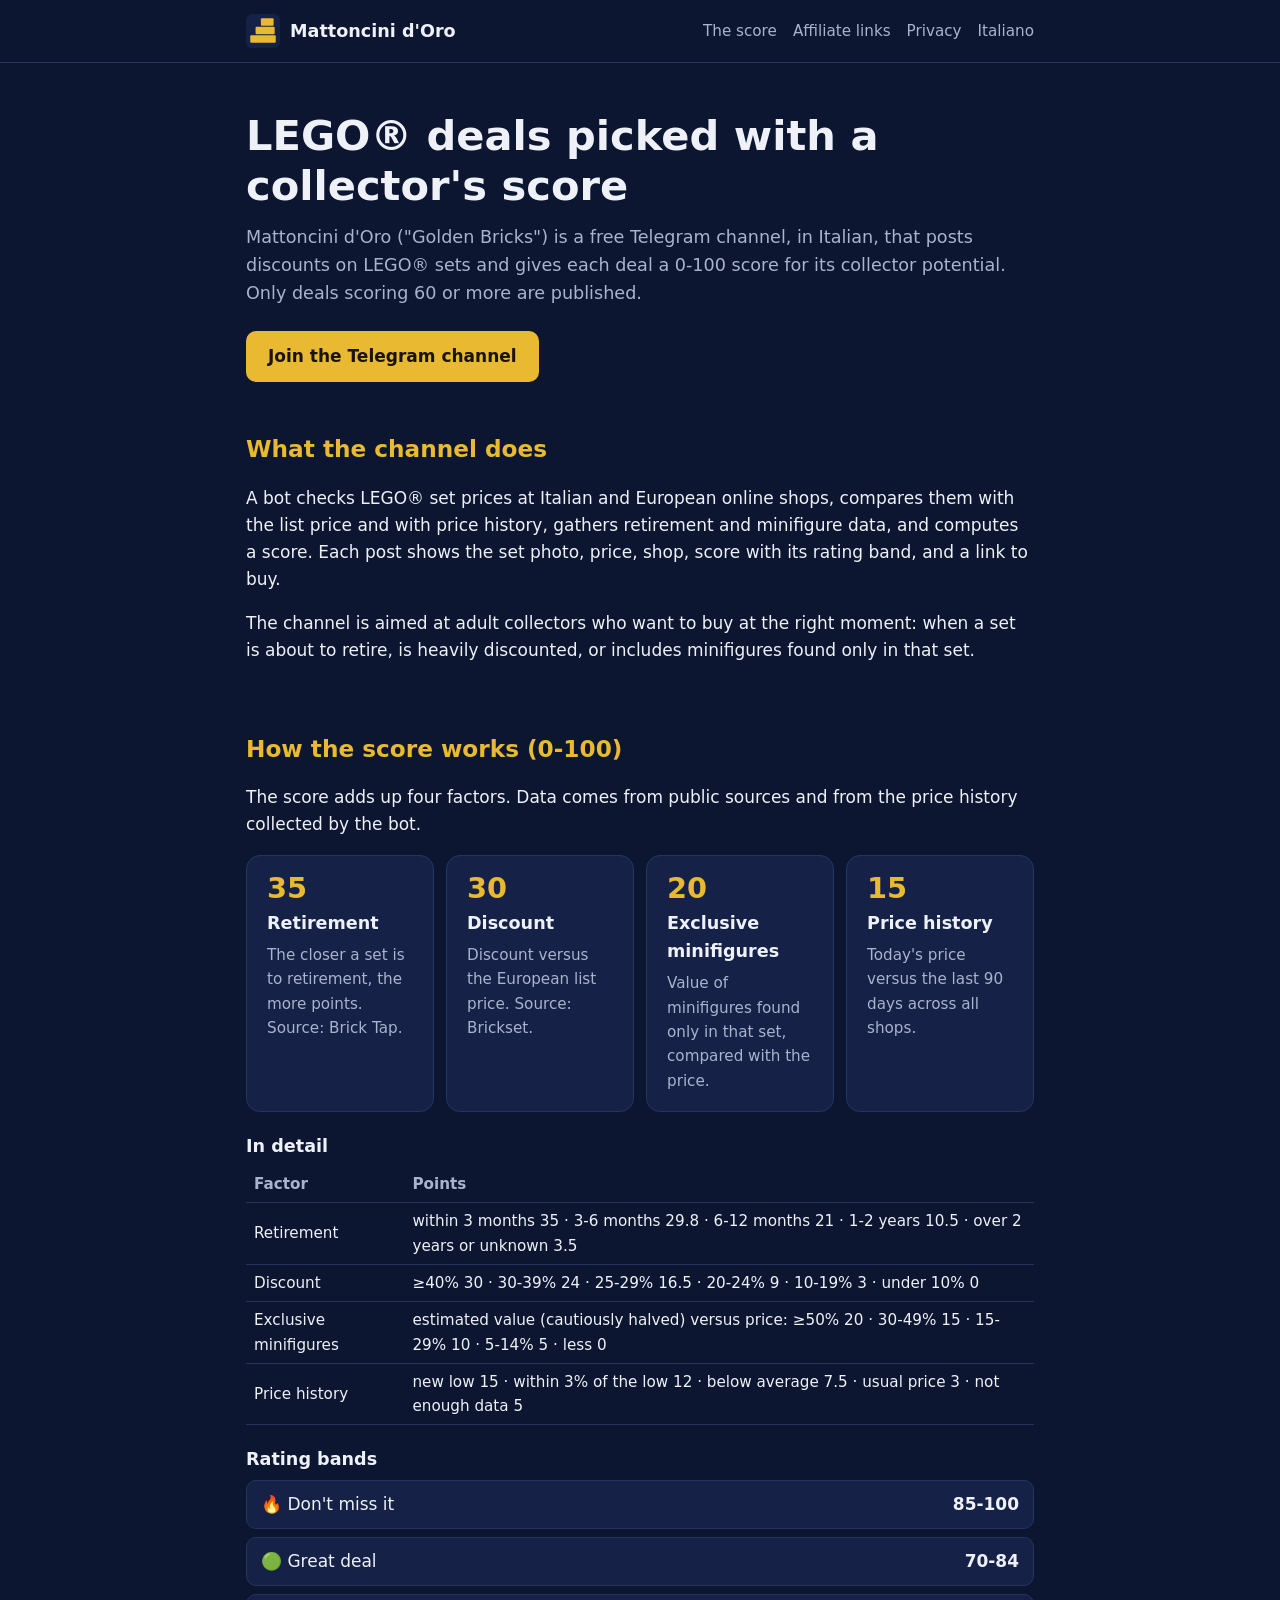
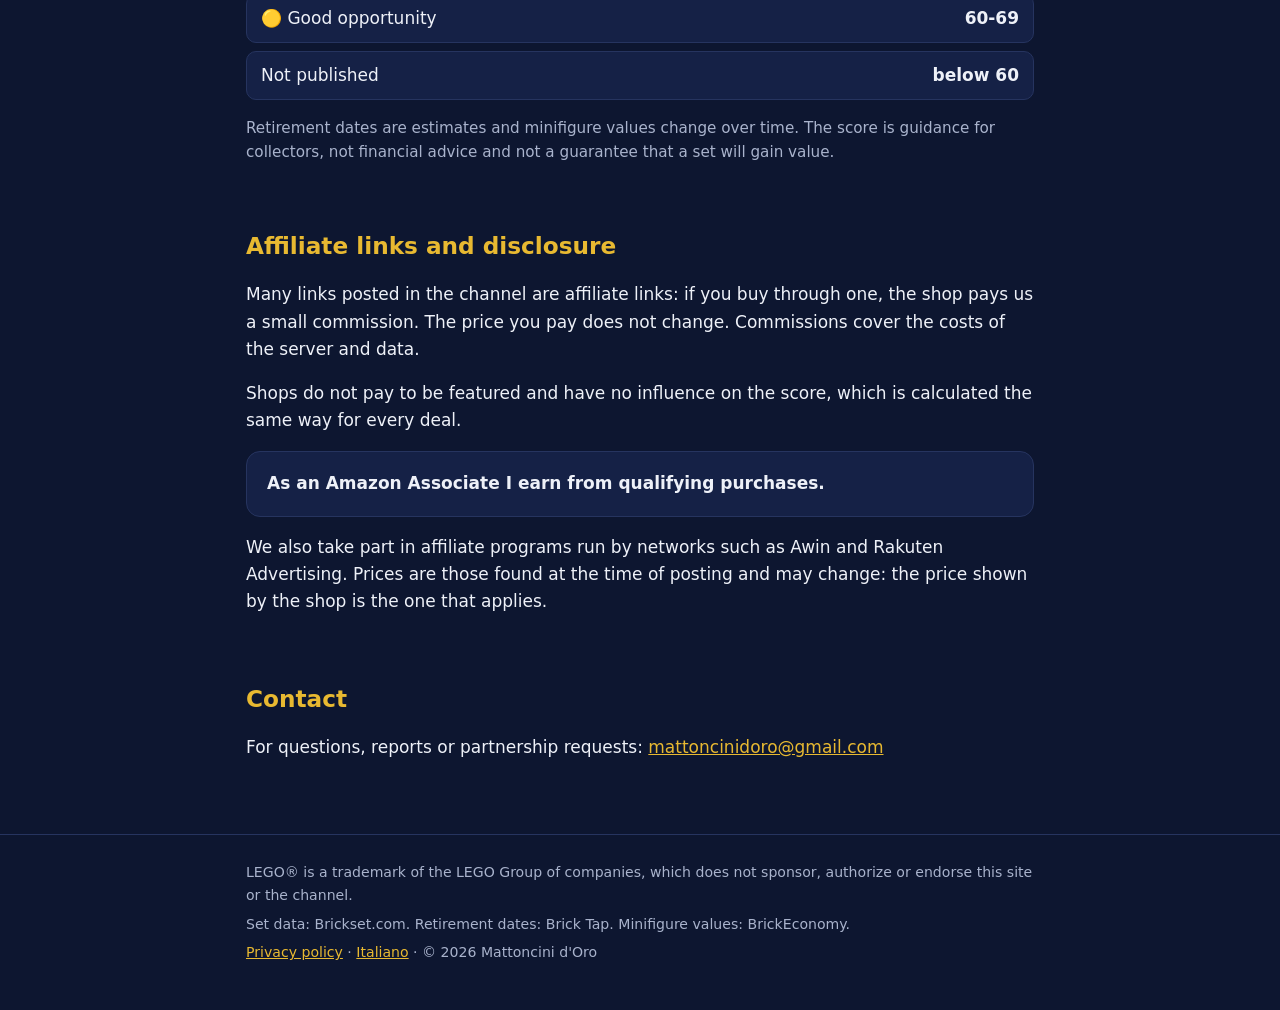
==== en/index.html @ 47a71310 "Add files via upload" ====
<!doctype html>
<html lang="en">
<head>
<meta charset="utf-8">
<meta name="viewport" content="width=device-width,initial-scale=1">
<title>Mattoncini d'Oro – Rated LEGO® deals</title>
<meta name="description" content="Telegram channel with selected LEGO® deals and a 0-100 score for each set's collector potential.">
<link rel="alternate" hreflang="it" href="../index.html">
<link rel="alternate" hreflang="en" href="index.html">
<link rel="stylesheet" href="../style.css">
<link rel="icon" href="data:image/svg+xml,%3Csvg xmlns='http://www.w3.org/2000/svg' viewBox='0 0 32 32'%3E%3Crect width='32' height='32' rx='6' fill='%230d1630'/%3E%3Crect x='4' y='20' width='24' height='7' rx='1' fill='%23e8b931'/%3E%3Crect x='9' y='12' width='18' height='7' rx='1' fill='%23e8b931'/%3E%3Crect x='14' y='4' width='12' height='7' rx='1' fill='%23e8b931'/%3E%3C/svg%3E">
</head>
<body>
<header><div class="wrap">
  <a class="brand" href="index.html">
    <svg viewBox="0 0 32 32" aria-hidden="true"><rect width="32" height="32" rx="6" fill="#152146"/><rect x="4" y="20" width="24" height="7" rx="1" fill="#e8b931"/><rect x="9" y="12" width="18" height="7" rx="1" fill="#e8b931"/><rect x="14" y="4" width="12" height="7" rx="1" fill="#e8b931"/></svg>
    Mattoncini d'Oro
  </a>
  <nav>
    <a href="#score">The score</a>
    <a href="#affiliates">Affiliate links</a>
    <a href="privacy.html">Privacy</a>
    <a href="../index.html" lang="it" hreflang="it">Italiano</a>
  </nav>
</div></header>

<main class="wrap">
  <div class="hero">
    <h1>LEGO® deals picked with a collector's score</h1>
    <p>Mattoncini d'Oro ("Golden Bricks") is a free Telegram channel, in Italian, that posts discounts on LEGO® sets and gives each deal a 0-100 score for its collector potential. Only deals scoring 60 or more are published.</p>
    <a class="btn" href="https://t.me/mattoncinidoro">Join the Telegram channel</a>
  </div>

  <section>
    <h2>What the channel does</h2>
    <p>A bot checks LEGO® set prices at Italian and European online shops, compares them with the list price and with price history, gathers retirement and minifigure data, and computes a score. Each post shows the set photo, price, shop, score with its rating band, and a link to buy.</p>
    <p>The channel is aimed at adult collectors who want to buy at the right moment: when a set is about to retire, is heavily discounted, or includes minifigures found only in that set.</p>
  </section>

  <section id="score">
    <h2>How the score works (0-100)</h2>
    <p>The score adds up four factors. Data comes from public sources and from the price history collected by the bot.</p>
    <div class="grid">
      <div class="card"><div class="pts">35</div><h3>Retirement</h3><p>The closer a set is to retirement, the more points. Source: Brick Tap.</p></div>
      <div class="card"><div class="pts">30</div><h3>Discount</h3><p>Discount versus the European list price. Source: Brickset.</p></div>
      <div class="card"><div class="pts">20</div><h3>Exclusive minifigures</h3><p>Value of minifigures found only in that set, compared with the price.</p></div>
      <div class="card"><div class="pts">15</div><h3>Price history</h3><p>Today's price versus the last 90 days across all shops.</p></div>
    </div>

    <h3>In detail</h3>
    <div class="table-scroll"><table>
      <tr><th>Factor</th><th>Points</th></tr>
      <tr><td>Retirement</td><td>within 3 months 35 · 3-6 months 29.8 · 6-12 months 21 · 1-2 years 10.5 · over 2 years or unknown 3.5</td></tr>
      <tr><td>Discount</td><td>≥40% 30 · 30-39% 24 · 25-29% 16.5 · 20-24% 9 · 10-19% 3 · under 10% 0</td></tr>
      <tr><td>Exclusive minifigures</td><td>estimated value (cautiously halved) versus price: ≥50% 20 · 30-49% 15 · 15-29% 10 · 5-14% 5 · less 0</td></tr>
      <tr><td>Price history</td><td>new low 15 · within 3% of the low 12 · below average 7.5 · usual price 3 · not enough data 5</td></tr>
    </table></div>

    <h3>Rating bands</h3>
    <div class="bands">
      <div class="band"><span>🔥 Don't miss it</span><strong>85-100</strong></div>
      <div class="band"><span>🟢 Great deal</span><strong>70-84</strong></div>
      <div class="band"><span>🟡 Good opportunity</span><strong>60-69</strong></div>
      <div class="band"><span>Not published</span><strong>below 60</strong></div>
    </div>
    <p class="note">Retirement dates are estimates and minifigure values change over time. The score is guidance for collectors, not financial advice and not a guarantee that a set will gain value.</p>
  </section>

  <section id="affiliates">
    <h2>Affiliate links and disclosure</h2>
    <p>Many links posted in the channel are affiliate links: if you buy through one, the shop pays us a small commission. The price you pay does not change. Commissions cover the costs of the server and data.</p>
    <p>Shops do not pay to be featured and have no influence on the score, which is calculated the same way for every deal.</p>
    <div class="card"><strong>As an Amazon Associate I earn from qualifying purchases.</strong></div>
    <p>We also take part in affiliate programs run by networks such as Awin and Rakuten Advertising. Prices are those found at the time of posting and may change: the price shown by the shop is the one that applies.</p>
  </section>

  <section>
    <h2>Contact</h2>
    <p>For questions, reports or partnership requests: <a href="mailto:mattoncinidoro@gmail.com">mattoncinidoro@gmail.com</a></p>
  </section>
</main>

<footer><div class="wrap">
  <p>LEGO® is a trademark of the LEGO Group of companies, which does not sponsor, authorize or endorse this site or the channel.</p>
  <p>Set data: Brickset.com. Retirement dates: Brick Tap. Minifigure values: BrickEconomy.</p>
  <p><a href="privacy.html">Privacy policy</a> · <a href="../index.html" lang="it">Italiano</a> · © 2026 Mattoncini d'Oro</p>
</div></footer>
</body>
</html>
---- style.css ----
:root{--bg:#0d1630;--card:#152146;--ink:#eef1f8;--muted:#a9b3cc;--gold:#e8b931;--gold2:#c9971a;--line:#26345f}
*{box-sizing:border-box}
html{-webkit-text-size-adjust:100%}
body{margin:0;background:var(--bg);color:var(--ink);font:17px/1.6 system-ui,-apple-system,"Segoe UI",Roboto,sans-serif}
a{color:var(--gold)}
.wrap{max-width:820px;margin:0 auto;padding:0 16px}
header{border-bottom:1px solid var(--line)}
header .wrap{display:flex;align-items:center;justify-content:space-between;gap:12px;padding-top:14px;padding-bottom:14px;flex-wrap:wrap}
.brand{display:flex;align-items:center;gap:10px;color:var(--ink);text-decoration:none;font-weight:700;font-size:1.1rem}
.brand svg{width:34px;height:34px}
nav{display:flex;gap:16px;font-size:.95rem;flex-wrap:wrap}
nav a{color:var(--muted);text-decoration:none}
nav a:hover,nav a[aria-current]{color:var(--gold)}
.hero{padding:48px 0 24px}
.hero h1{font-size:clamp(1.8rem,5vw,2.6rem);line-height:1.2;margin:0 0 12px}
.hero p{color:var(--muted);font-size:1.1rem;margin:0 0 24px}
.btn{display:inline-block;background:var(--gold);color:#1a1300;font-weight:700;padding:12px 22px;border-radius:10px;text-decoration:none}
.btn:hover{background:var(--gold2)}
section{padding:24px 0}
h2{font-size:1.45rem;margin:0 0 12px;color:var(--gold)}
h3{font-size:1.1rem;margin:20px 0 6px}
.card{background:var(--card);border:1px solid var(--line);border-radius:14px;padding:18px 20px;margin:12px 0}
.grid{display:grid;grid-template-columns:repeat(auto-fit,minmax(170px,1fr));gap:12px}
.grid .card{margin:0}
.pts{font-size:1.8rem;font-weight:800;color:var(--gold);line-height:1}
.grid .card h3{margin-top:6px}
.grid .card p{margin:4px 0 0;color:var(--muted);font-size:.95rem}
table{width:100%;border-collapse:collapse;font-size:.95rem}
td,th{text-align:left;padding:6px 8px;border-bottom:1px solid var(--line)}
th{color:var(--muted);font-weight:600}
.table-scroll{overflow-x:auto}
.bands{display:flex;flex-direction:column;gap:8px}
.band{display:flex;justify-content:space-between;gap:12px;padding:10px 14px;border-radius:10px;background:var(--card);border:1px solid var(--line)}
.note{color:var(--muted);font-size:.95rem}
footer{border-top:1px solid var(--line);margin-top:32px;padding:20px 0 40px;color:var(--muted);font-size:.88rem}
footer p{margin:6px 0}
ul{padding-left:1.2em}
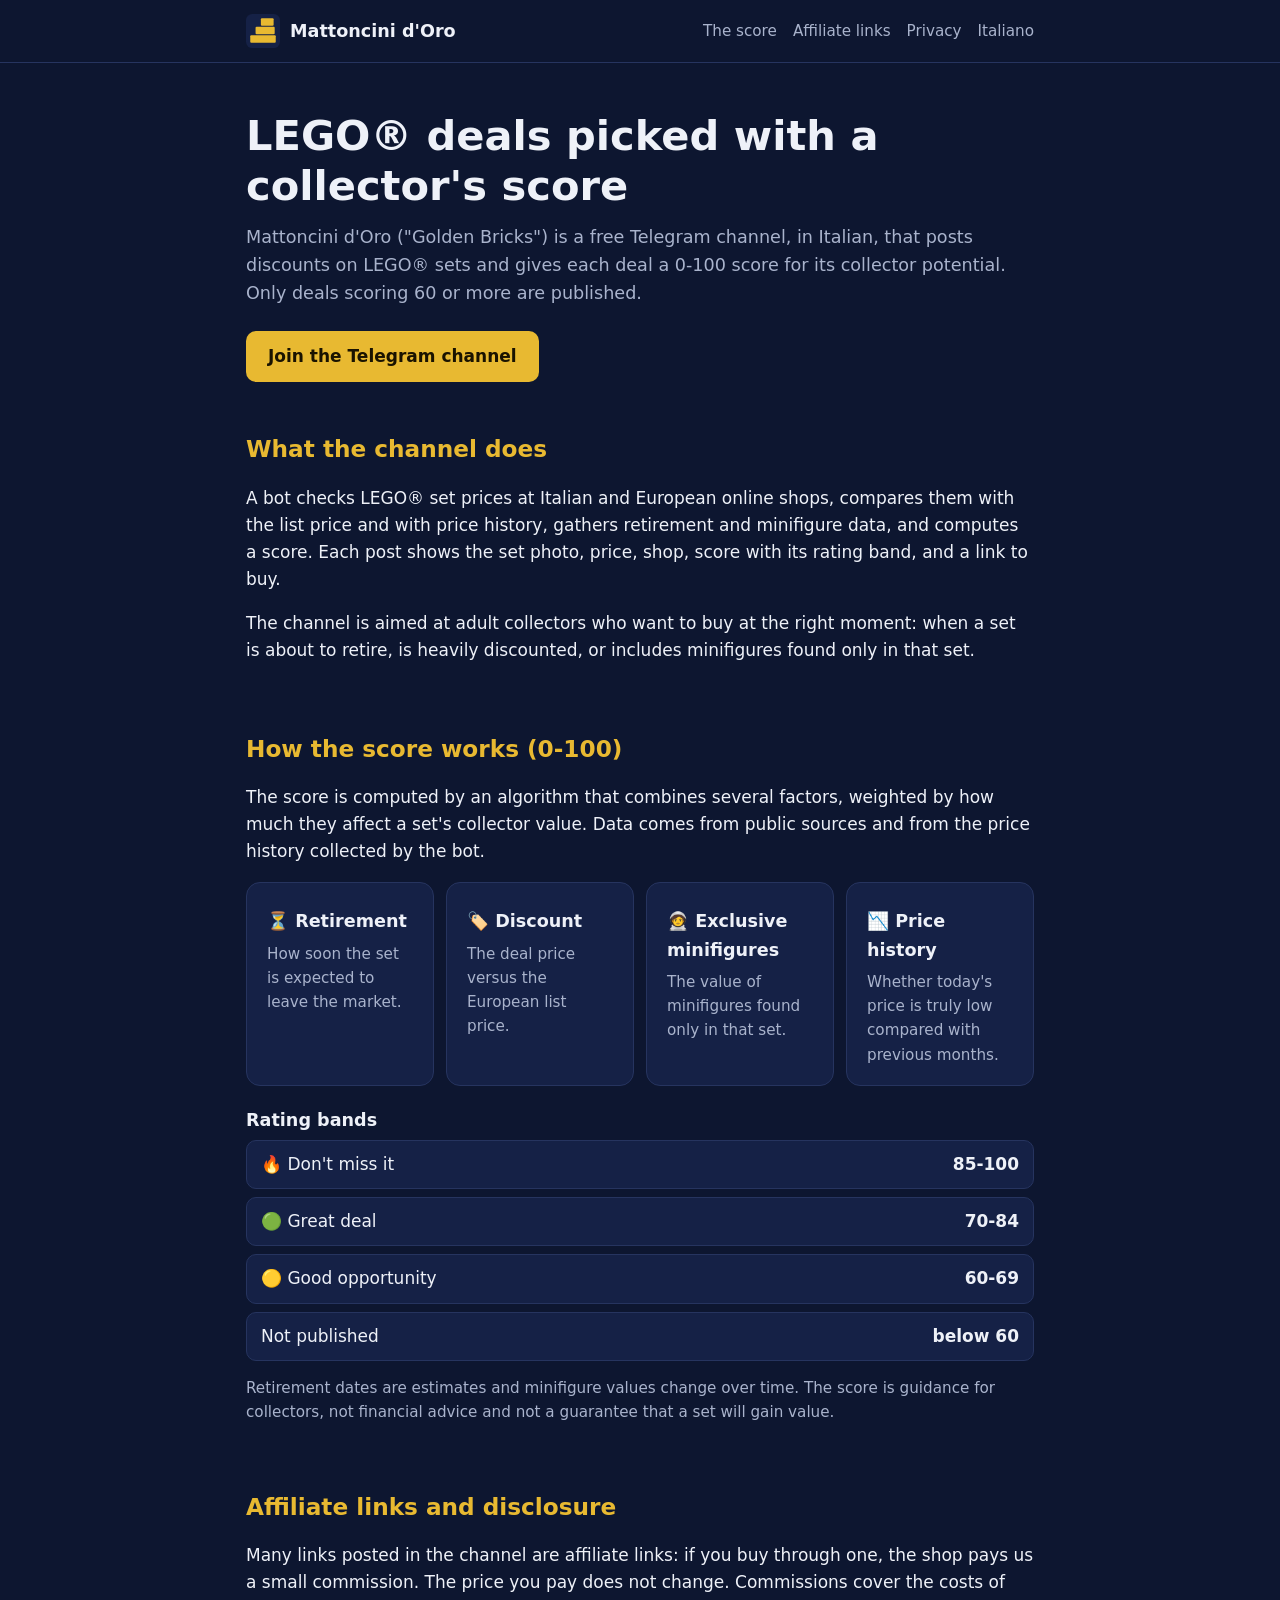
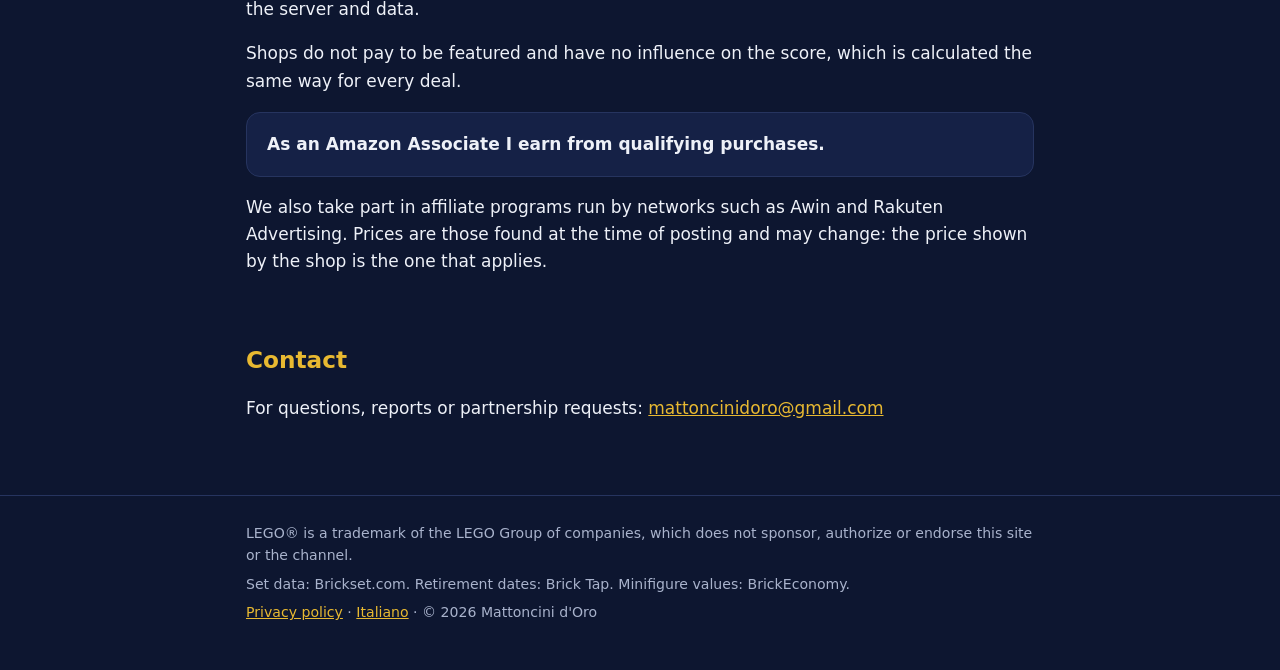
==== commit de51f9bc: "Add files via upload" ====
--- a/en/index.html
+++ b/en/index.html
@@ -39,22 +39,13 @@
 
   <section id="score">
     <h2>How the score works (0-100)</h2>
-    <p>The score adds up four factors. Data comes from public sources and from the price history collected by the bot.</p>
+    <p>The score is computed by an algorithm that combines several factors, weighted by how much they affect a set's collector value. Data comes from public sources and from the price history collected by the bot.</p>
     <div class="grid">
-      <div class="card"><div class="pts">35</div><h3>Retirement</h3><p>The closer a set is to retirement, the more points. Source: Brick Tap.</p></div>
-      <div class="card"><div class="pts">30</div><h3>Discount</h3><p>Discount versus the European list price. Source: Brickset.</p></div>
-      <div class="card"><div class="pts">20</div><h3>Exclusive minifigures</h3><p>Value of minifigures found only in that set, compared with the price.</p></div>
-      <div class="card"><div class="pts">15</div><h3>Price history</h3><p>Today's price versus the last 90 days across all shops.</p></div>
+      <div class="card"><h3>⏳ Retirement</h3><p>How soon the set is expected to leave the market.</p></div>
+      <div class="card"><h3>🏷️ Discount</h3><p>The deal price versus the European list price.</p></div>
+      <div class="card"><h3>🧑‍🚀 Exclusive minifigures</h3><p>The value of minifigures found only in that set.</p></div>
+      <div class="card"><h3>📉 Price history</h3><p>Whether today's price is truly low compared with previous months.</p></div>
     </div>
-
-    <h3>In detail</h3>
-    <div class="table-scroll"><table>
-      <tr><th>Factor</th><th>Points</th></tr>
-      <tr><td>Retirement</td><td>within 3 months 35 · 3-6 months 29.8 · 6-12 months 21 · 1-2 years 10.5 · over 2 years or unknown 3.5</td></tr>
-      <tr><td>Discount</td><td>≥40% 30 · 30-39% 24 · 25-29% 16.5 · 20-24% 9 · 10-19% 3 · under 10% 0</td></tr>
-      <tr><td>Exclusive minifigures</td><td>estimated value (cautiously halved) versus price: ≥50% 20 · 30-49% 15 · 15-29% 10 · 5-14% 5 · less 0</td></tr>
-      <tr><td>Price history</td><td>new low 15 · within 3% of the low 12 · below average 7.5 · usual price 3 · not enough data 5</td></tr>
-    </table></div>
 
     <h3>Rating bands</h3>
     <div class="bands">
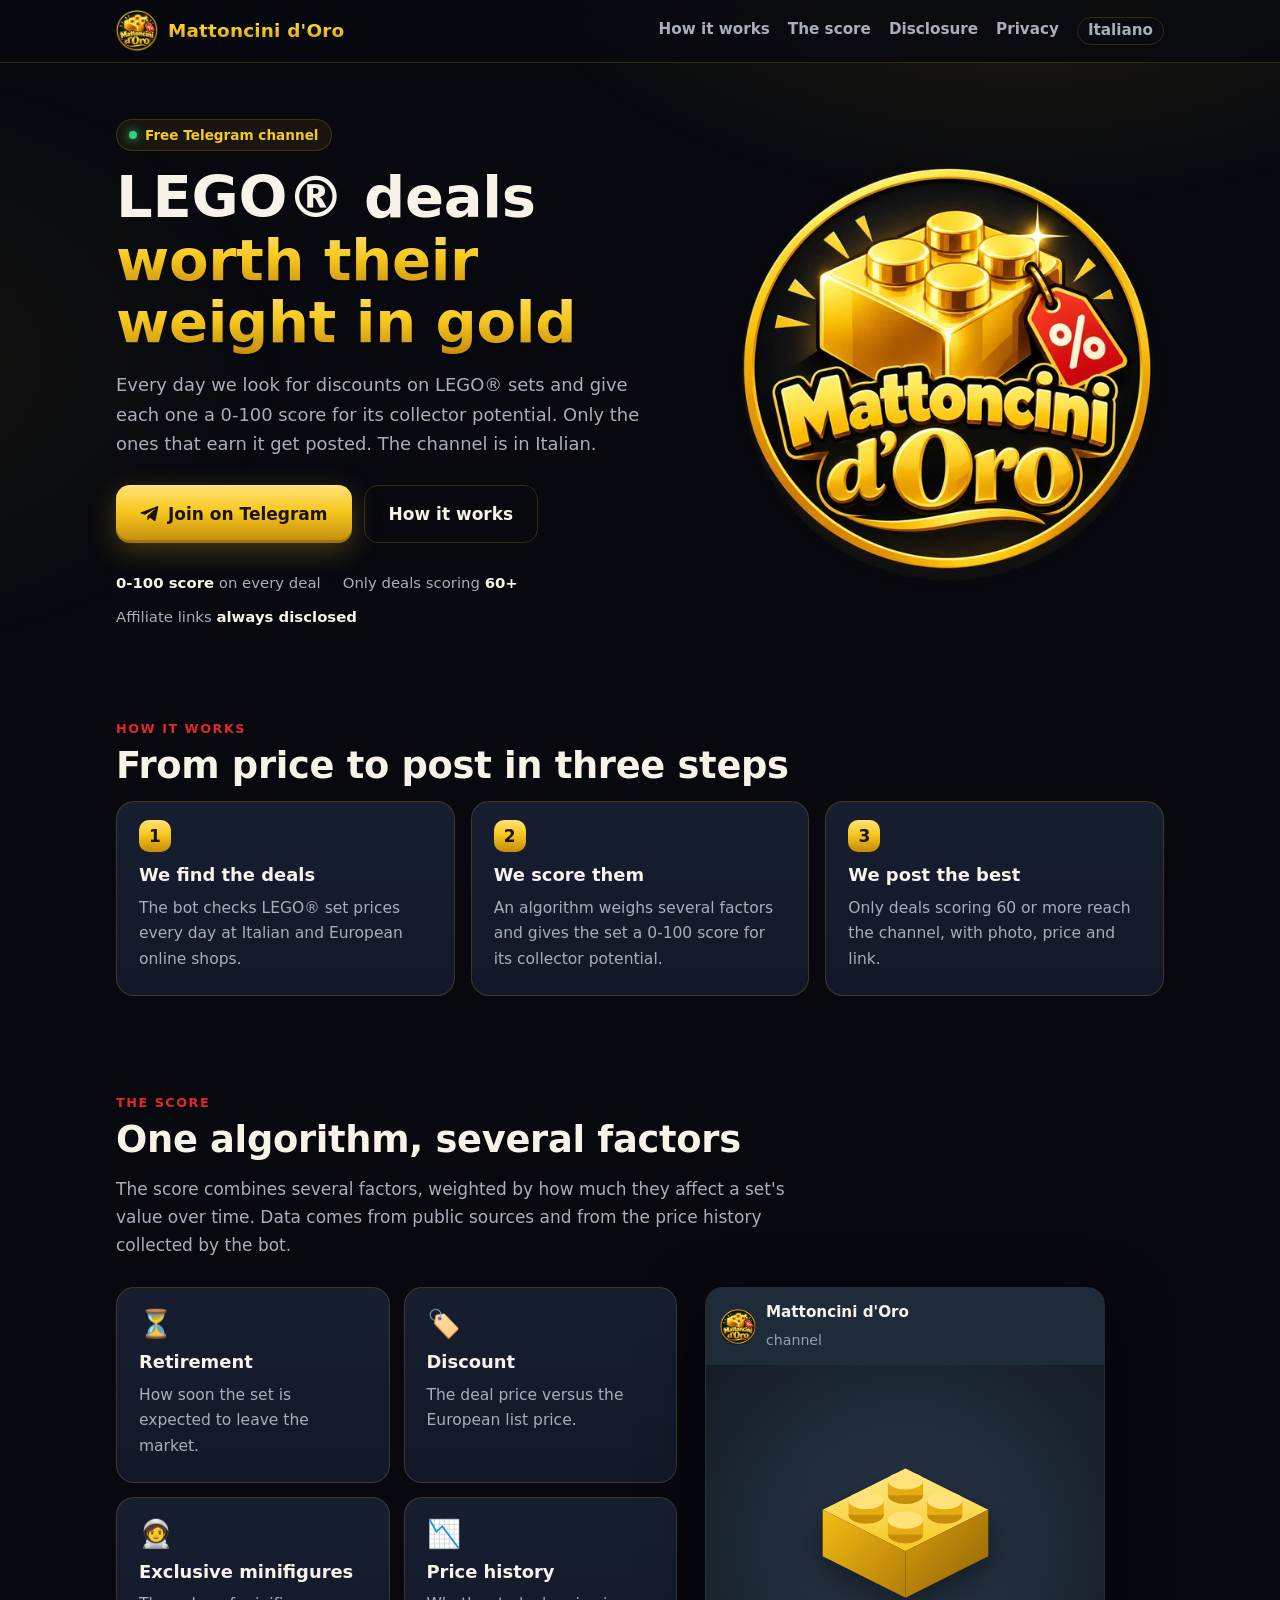
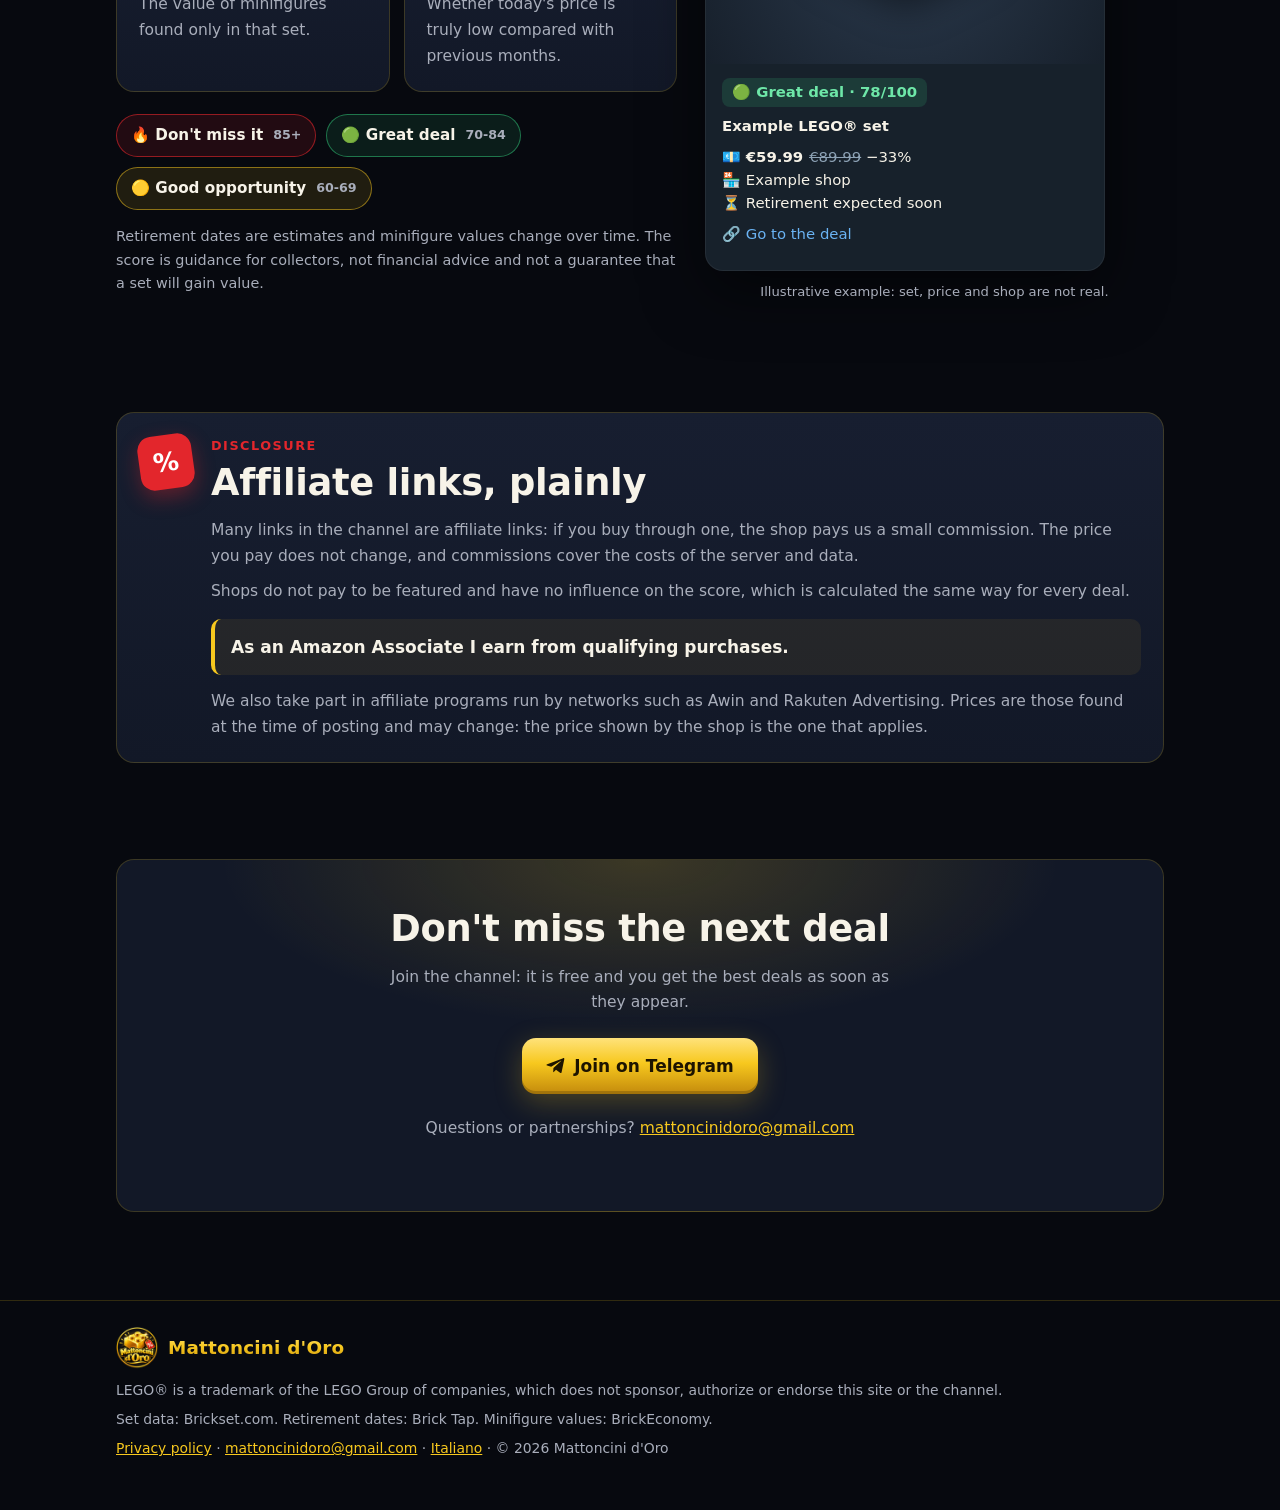
==== commit 8c442a37: "Add files via upload" ====
--- a/en/index.html
+++ b/en/index.html
@@ -3,78 +3,131 @@
 <head>
 <meta charset="utf-8">
 <meta name="viewport" content="width=device-width,initial-scale=1">
-<title>Mattoncini d'Oro – Rated LEGO® deals</title>
-<meta name="description" content="Telegram channel with selected LEGO® deals and a 0-100 score for each set's collector potential.">
+<title>Mattoncini d'Oro – LEGO® deals with a collector's score</title>
+<meta name="description" content="Free Telegram channel with selected LEGO® deals and a 0-100 score for each set's collector potential.">
+<meta name="theme-color" content="#07090f">
+<meta property="og:title" content="Mattoncini d'Oro – LEGO® deals with a collector's score">
+<meta property="og:description" content="Free Telegram channel with selected LEGO® deals and a 0-100 score for each set's collector potential.">
+<meta property="og:image" content="../logo-og.jpg">
+<link rel="alternate" hreflang="en" href="index.html">
 <link rel="alternate" hreflang="it" href="../index.html">
-<link rel="alternate" hreflang="en" href="index.html">
 <link rel="stylesheet" href="../style.css">
-<link rel="icon" href="data:image/svg+xml,%3Csvg xmlns='http://www.w3.org/2000/svg' viewBox='0 0 32 32'%3E%3Crect width='32' height='32' rx='6' fill='%230d1630'/%3E%3Crect x='4' y='20' width='24' height='7' rx='1' fill='%23e8b931'/%3E%3Crect x='9' y='12' width='18' height='7' rx='1' fill='%23e8b931'/%3E%3Crect x='14' y='4' width='12' height='7' rx='1' fill='%23e8b931'/%3E%3C/svg%3E">
+<link rel="icon" type="image/png" href="../favicon.png">
 </head>
 <body>
 <header><div class="wrap">
-  <a class="brand" href="index.html">
-    <svg viewBox="0 0 32 32" aria-hidden="true"><rect width="32" height="32" rx="6" fill="#152146"/><rect x="4" y="20" width="24" height="7" rx="1" fill="#e8b931"/><rect x="9" y="12" width="18" height="7" rx="1" fill="#e8b931"/><rect x="14" y="4" width="12" height="7" rx="1" fill="#e8b931"/></svg>
-    Mattoncini d'Oro
-  </a>
+  <a class="brand" href="index.html"><img src="../logo-96.png" alt="" width="42" height="42"><span>Mattoncini d'Oro</span></a>
   <nav>
+    <a href="#how">How it works</a>
     <a href="#score">The score</a>
-    <a href="#affiliates">Affiliate links</a>
+    <a href="#affiliates">Disclosure</a>
     <a href="privacy.html">Privacy</a>
-    <a href="../index.html" lang="it" hreflang="it">Italiano</a>
+    <a class="lang" href="../index.html" lang="it" hreflang="it">Italiano</a>
   </nav>
 </div></header>
 
 <main class="wrap">
   <div class="hero">
-    <h1>LEGO® deals picked with a collector's score</h1>
-    <p>Mattoncini d'Oro ("Golden Bricks") is a free Telegram channel, in Italian, that posts discounts on LEGO® sets and gives each deal a 0-100 score for its collector potential. Only deals scoring 60 or more are published.</p>
-    <a class="btn" href="https://t.me/mattoncinidoro">Join the Telegram channel</a>
+    <div>
+      <span class="pill">Free Telegram channel</span>
+      <h1>LEGO® deals <span class="gold">worth their weight in gold</span></h1>
+      <p>Every day we look for discounts on LEGO® sets and give each one a 0-100 score for its collector potential. Only the ones that earn it get posted. The channel is in Italian.</p>
+      <div class="cta">
+        <a class="btn" href="https://t.me/mattoncinidoro"><svg viewBox="0 0 24 24" fill="currentColor" aria-hidden="true"><path d="M21.9 4.3 18.7 19.4c-.2 1-.9 1.3-1.8.8l-4.9-3.6-2.4 2.3c-.3.3-.5.5-1 .5l.3-5 9.2-8.3c.4-.4-.1-.6-.6-.2L6.2 13 1.3 11.5c-1-.3-1-1 .2-1.5L20.6 2.6c.9-.3 1.6.2 1.3 1.7z"/></svg>Join on Telegram</a>
+        <a class="btn ghost" href="#how">How it works</a>
+      </div>
+      <div class="facts">
+      <span><b>0-100 score</b> on every deal</span>
+      <span>Only deals scoring <b>60+</b></span>
+      <span>Affiliate links <b>always disclosed</b></span>
+      </div>
+    </div>
+    <div class="logo-big"><img src="../logo.webp" alt="Mattoncini d'Oro" width="520" height="520"></div>
   </div>
 
-  <section>
-    <h2>What the channel does</h2>
-    <p>A bot checks LEGO® set prices at Italian and European online shops, compares them with the list price and with price history, gathers retirement and minifigure data, and computes a score. Each post shows the set photo, price, shop, score with its rating band, and a link to buy.</p>
-    <p>The channel is aimed at adult collectors who want to buy at the right moment: when a set is about to retire, is heavily discounted, or includes minifigures found only in that set.</p>
+  <section id="how">
+    <span class="kicker">How it works</span>
+    <h2>From price to post in three steps</h2>
+    <div class="steps">
+      <div class="card"><h3>We find the deals</h3><p>The bot checks LEGO® set prices every day at Italian and European online shops.</p></div>
+      <div class="card"><h3>We score them</h3><p>An algorithm weighs several factors and gives the set a 0-100 score for its collector potential.</p></div>
+      <div class="card"><h3>We post the best</h3><p>Only deals scoring 60 or more reach the channel, with photo, price and link.</p></div>
+    </div>
   </section>
 
   <section id="score">
-    <h2>How the score works (0-100)</h2>
-    <p>The score is computed by an algorithm that combines several factors, weighted by how much they affect a set's collector value. Data comes from public sources and from the price history collected by the bot.</p>
-    <div class="grid">
-      <div class="card"><h3>⏳ Retirement</h3><p>How soon the set is expected to leave the market.</p></div>
-      <div class="card"><h3>🏷️ Discount</h3><p>The deal price versus the European list price.</p></div>
-      <div class="card"><h3>🧑‍🚀 Exclusive minifigures</h3><p>The value of minifigures found only in that set.</p></div>
-      <div class="card"><h3>📉 Price history</h3><p>Whether today's price is truly low compared with previous months.</p></div>
+    <span class="kicker">The score</span>
+    <h2>One algorithm, several factors</h2>
+    <p class="lead">The score combines several factors, weighted by how much they affect a set's value over time. Data comes from public sources and from the price history collected by the bot.</p>
+    <div class="score">
+      <div>
+        <div class="factors">
+        <div class="card"><div class="ico">⏳</div><h3>Retirement</h3><p>How soon the set is expected to leave the market.</p></div>
+        <div class="card"><div class="ico">🏷️</div><h3>Discount</h3><p>The deal price versus the European list price.</p></div>
+        <div class="card"><div class="ico">🧑‍🚀</div><h3>Exclusive minifigures</h3><p>The value of minifigures found only in that set.</p></div>
+        <div class="card"><div class="ico">📉</div><h3>Price history</h3><p>Whether today's price is truly low compared with previous months.</p></div>
+        </div>
+        <div class="bands">
+        <div class="band b85">🔥 Don't miss it <small>85+</small></div>
+        <div class="band b70">🟢 Great deal <small>70-84</small></div>
+        <div class="band b60">🟡 Good opportunity <small>60-69</small></div>
+        </div>
+        <p class="note">Retirement dates are estimates and minifigure values change over time. The score is guidance for collectors, not financial advice and not a guarantee that a set will gain value.</p>
+      </div>
+      <div>
+        <div class="post" aria-label="Illustrative example: set, price and shop are not real.">
+          <div class="post-head"><img src="../logo-96.png" alt=""><div><b>Mattoncini d'Oro</b><small>channel</small></div></div>
+          <div class="post-img"><svg viewBox="0 0 200 170" aria-hidden="true">
+<defs><linearGradient id="gt" x1="0" y1="0" x2="0" y2="1"><stop offset="0" stop-color="#ffe98f"/><stop offset="1" stop-color="#f7c81e"/></linearGradient>
+<linearGradient id="gl" x1="0" y1="0" x2="1" y2="1"><stop offset="0" stop-color="#f3bd14"/><stop offset="1" stop-color="#b37c08"/></linearGradient>
+<linearGradient id="gr" x1="0" y1="0" x2="1" y2="1"><stop offset="0" stop-color="#d99e0c"/><stop offset="1" stop-color="#8f6205"/></linearGradient></defs>
+<path d="M100 40 180 80 100 120 20 80z" fill="url(#gt)"/><path d="M20 80 100 120v45L20 125z" fill="url(#gl)"/><path d="M180 80 100 120v45l80-40z" fill="url(#gr)"/>
+<g><ellipse cx="100" cy="66" rx="17" ry="8.5" fill="#c68d0a"/><rect x="83" y="52" width="34" height="14" fill="#e6ac10"/><ellipse cx="100" cy="52" rx="17" ry="8.5" fill="#ffe27a"/></g>
+<g><ellipse cx="62" cy="85" rx="17" ry="8.5" fill="#c68d0a"/><rect x="45" y="71" width="34" height="14" fill="#e6ac10"/><ellipse cx="62" cy="71" rx="17" ry="8.5" fill="#ffe27a"/></g>
+<g><ellipse cx="138" cy="85" rx="17" ry="8.5" fill="#c68d0a"/><rect x="121" y="71" width="34" height="14" fill="#e6ac10"/><ellipse cx="138" cy="71" rx="17" ry="8.5" fill="#ffe27a"/></g>
+<g><ellipse cx="100" cy="104" rx="17" ry="8.5" fill="#c68d0a"/><rect x="83" y="90" width="34" height="14" fill="#e6ac10"/><ellipse cx="100" cy="90" rx="17" ry="8.5" fill="#ffe27a"/></g>
+</svg></div>
+          <div class="post-body">
+            <p><span class="post-score">🟢 Great deal · 78/100</span></p>
+            <p><b>Example LEGO® set</b></p>
+            <p>💶 <b>€59.99</b><span class="old">€89.99</span> −33%<br>🏪 Example shop<br>⏳ Retirement expected soon</p>
+            <p class="post-link">🔗 Go to the deal</p>
+          </div>
+        </div>
+        <p class="post-cap">Illustrative example: set, price and shop are not real.</p>
+      </div>
     </div>
-
-    <h3>Rating bands</h3>
-    <div class="bands">
-      <div class="band"><span>🔥 Don't miss it</span><strong>85-100</strong></div>
-      <div class="band"><span>🟢 Great deal</span><strong>70-84</strong></div>
-      <div class="band"><span>🟡 Good opportunity</span><strong>60-69</strong></div>
-      <div class="band"><span>Not published</span><strong>below 60</strong></div>
-    </div>
-    <p class="note">Retirement dates are estimates and minifigure values change over time. The score is guidance for collectors, not financial advice and not a guarantee that a set will gain value.</p>
   </section>
 
   <section id="affiliates">
-    <h2>Affiliate links and disclosure</h2>
-    <p>Many links posted in the channel are affiliate links: if you buy through one, the shop pays us a small commission. The price you pay does not change. Commissions cover the costs of the server and data.</p>
-    <p>Shops do not pay to be featured and have no influence on the score, which is calculated the same way for every deal.</p>
-    <div class="card"><strong>As an Amazon Associate I earn from qualifying purchases.</strong></div>
-    <p>We also take part in affiliate programs run by networks such as Awin and Rakuten Advertising. Prices are those found at the time of posting and may change: the price shown by the shop is the one that applies.</p>
+    <div class="card disclosure">
+      <div class="tag">%</div>
+      <div>
+        <span class="kicker">Disclosure</span>
+        <h2>Affiliate links, plainly</h2>
+        <p>Many links in the channel are affiliate links: if you buy through one, the shop pays us a small commission. The price you pay does not change, and commissions cover the costs of the server and data.</p>
+        <p style="margin-top:10px">Shops do not pay to be featured and have no influence on the score, which is calculated the same way for every deal.</p>
+        <div class="amazon">As an Amazon Associate I earn from qualifying purchases.</div>
+        <p>We also take part in affiliate programs run by networks such as Awin and Rakuten Advertising. Prices are those found at the time of posting and may change: the price shown by the shop is the one that applies.</p>
+      </div>
+    </div>
   </section>
 
   <section>
-    <h2>Contact</h2>
-    <p>For questions, reports or partnership requests: <a href="mailto:mattoncinidoro@gmail.com">mattoncinidoro@gmail.com</a></p>
+    <div class="card final">
+      <h2>Don't miss the next deal</h2>
+      <p class="note">Join the channel: it is free and you get the best deals as soon as they appear.</p>
+      <a class="btn" href="https://t.me/mattoncinidoro"><svg viewBox="0 0 24 24" fill="currentColor" aria-hidden="true"><path d="M21.9 4.3 18.7 19.4c-.2 1-.9 1.3-1.8.8l-4.9-3.6-2.4 2.3c-.3.3-.5.5-1 .5l.3-5 9.2-8.3c.4-.4-.1-.6-.6-.2L6.2 13 1.3 11.5c-1-.3-1-1 .2-1.5L20.6 2.6c.9-.3 1.6.2 1.3 1.7z"/></svg>Join on Telegram</a>
+      <p class="note" style="margin-top:22px">Questions or partnerships? <a href="mailto:mattoncinidoro@gmail.com">mattoncinidoro@gmail.com</a></p>
+    </div>
   </section>
 </main>
 
 <footer><div class="wrap">
+  <a class="brand" href="index.html"><img src="../logo-96.png" alt="" width="42" height="42"><span>Mattoncini d'Oro</span></a>
   <p>LEGO® is a trademark of the LEGO Group of companies, which does not sponsor, authorize or endorse this site or the channel.</p>
   <p>Set data: Brickset.com. Retirement dates: Brick Tap. Minifigure values: BrickEconomy.</p>
-  <p><a href="privacy.html">Privacy policy</a> · <a href="../index.html" lang="it">Italiano</a> · © 2026 Mattoncini d'Oro</p>
+  <p><a href="privacy.html">Privacy policy</a> · <a href="mailto:mattoncinidoro@gmail.com">mattoncinidoro@gmail.com</a> · <a href="../index.html" lang="it">Italiano</a> · © 2026 Mattoncini d'Oro</p>
 </div></footer>
 </body>
 </html>
--- a/style.css
+++ b/style.css
@@ -1,37 +1,122 @@
-:root{--bg:#0d1630;--card:#152146;--ink:#eef1f8;--muted:#a9b3cc;--gold:#e8b931;--gold2:#c9971a;--line:#26345f}
+:root{
+  --bg:#07090f;--bg2:#0d111b;--card:#121827;--card2:#171e30;
+  --ink:#f7f3e8;--muted:#a9aebb;--line:rgba(245,197,24,.18);
+  --gold:#f7c81e;--gold-hi:#ffe27a;--gold-deep:#c38a0c;--red:#e3262c;
+  --grad:linear-gradient(180deg,var(--gold-hi) 0%,var(--gold) 45%,var(--gold-deep) 100%);
+  --display:ui-rounded,"SF Pro Rounded","Arial Rounded MT Bold","Nunito","Segoe UI Black","Arial Black",system-ui,sans-serif;
+  --radius:18px;
+}
 *{box-sizing:border-box}
-html{-webkit-text-size-adjust:100%}
-body{margin:0;background:var(--bg);color:var(--ink);font:17px/1.6 system-ui,-apple-system,"Segoe UI",Roboto,sans-serif}
+html{-webkit-text-size-adjust:100%;scroll-behavior:smooth}
+body{margin:0;background:var(--bg);color:var(--ink);font:17px/1.65 system-ui,-apple-system,"Segoe UI",Roboto,sans-serif;overflow-x:hidden}
+body::before{content:"";position:fixed;inset:0;z-index:-1;pointer-events:none;
+  background:radial-gradient(900px 500px at 80% -10%,rgba(247,200,30,.13),transparent 60%),radial-gradient(700px 500px at -10% 40%,rgba(247,200,30,.06),transparent 60%)}
 a{color:var(--gold)}
-.wrap{max-width:820px;margin:0 auto;padding:0 16px}
-header{border-bottom:1px solid var(--line)}
-header .wrap{display:flex;align-items:center;justify-content:space-between;gap:12px;padding-top:14px;padding-bottom:14px;flex-wrap:wrap}
-.brand{display:flex;align-items:center;gap:10px;color:var(--ink);text-decoration:none;font-weight:700;font-size:1.1rem}
-.brand svg{width:34px;height:34px}
-nav{display:flex;gap:16px;font-size:.95rem;flex-wrap:wrap}
-nav a{color:var(--muted);text-decoration:none}
+img{max-width:100%;display:block}
+.wrap{max-width:1080px;margin:0 auto;padding:0 16px}
+
+/* header */
+header{position:sticky;top:0;z-index:10;background:rgba(7,9,15,.82);backdrop-filter:blur(10px);-webkit-backdrop-filter:blur(10px);border-bottom:1px solid var(--line)}
+header .wrap{display:flex;align-items:center;justify-content:space-between;gap:10px 20px;padding-top:10px;padding-bottom:10px;flex-wrap:wrap}
+.brand{display:flex;align-items:center;gap:10px;color:var(--ink);text-decoration:none;font-family:var(--display);font-weight:900;font-size:1.15rem;letter-spacing:.2px}
+.brand img{width:42px;height:42px}
+.brand span{background:var(--grad);-webkit-background-clip:text;background-clip:text;color:transparent}
+nav{display:flex;gap:6px 18px;font-size:.95rem;flex-wrap:wrap}
+nav a{color:var(--muted);text-decoration:none;font-weight:600}
 nav a:hover,nav a[aria-current]{color:var(--gold)}
-.hero{padding:48px 0 24px}
-.hero h1{font-size:clamp(1.8rem,5vw,2.6rem);line-height:1.2;margin:0 0 12px}
-.hero p{color:var(--muted);font-size:1.1rem;margin:0 0 24px}
-.btn{display:inline-block;background:var(--gold);color:#1a1300;font-weight:700;padding:12px 22px;border-radius:10px;text-decoration:none}
-.btn:hover{background:var(--gold2)}
-section{padding:24px 0}
-h2{font-size:1.45rem;margin:0 0 12px;color:var(--gold)}
-h3{font-size:1.1rem;margin:20px 0 6px}
-.card{background:var(--card);border:1px solid var(--line);border-radius:14px;padding:18px 20px;margin:12px 0}
-.grid{display:grid;grid-template-columns:repeat(auto-fit,minmax(170px,1fr));gap:12px}
-.grid .card{margin:0}
-.pts{font-size:1.8rem;font-weight:800;color:var(--gold);line-height:1}
-.grid .card h3{margin-top:6px}
-.grid .card p{margin:4px 0 0;color:var(--muted);font-size:.95rem}
-table{width:100%;border-collapse:collapse;font-size:.95rem}
-td,th{text-align:left;padding:6px 8px;border-bottom:1px solid var(--line)}
-th{color:var(--muted);font-weight:600}
-.table-scroll{overflow-x:auto}
-.bands{display:flex;flex-direction:column;gap:8px}
-.band{display:flex;justify-content:space-between;gap:12px;padding:10px 14px;border-radius:10px;background:var(--card);border:1px solid var(--line)}
-.note{color:var(--muted);font-size:.95rem}
-footer{border-top:1px solid var(--line);margin-top:32px;padding:20px 0 40px;color:var(--muted);font-size:.88rem}
+nav .lang{border:1px solid var(--line);border-radius:999px;padding:0 10px}
+
+/* hero */
+.hero{display:grid;grid-template-columns:1.15fr .85fr;gap:32px;align-items:center;padding:56px 0 40px}
+.pill{display:inline-flex;align-items:center;gap:8px;font-size:.85rem;font-weight:700;color:var(--gold);border:1px solid var(--line);background:rgba(247,200,30,.07);padding:4px 12px;border-radius:999px;margin-bottom:16px}
+.pill::before{content:"";width:8px;height:8px;border-radius:50%;background:#35d07f;box-shadow:0 0 10px #35d07f}
+h1,h2,.display{font-family:var(--display);font-weight:900;letter-spacing:-.3px}
+.hero h1{font-size:clamp(2.1rem,6vw,3.6rem);line-height:1.08;margin:0 0 16px}
+.gold{background:var(--grad);-webkit-background-clip:text;background-clip:text;color:transparent;filter:drop-shadow(0 2px 0 rgba(0,0,0,.6))}
+.hero p{color:var(--muted);font-size:1.12rem;margin:0 0 26px;max-width:560px}
+.cta{display:flex;gap:12px;flex-wrap:wrap}
+.btn{display:inline-flex;align-items:center;gap:8px;background:var(--grad);color:#1d1400;font-weight:800;padding:14px 24px;border-radius:14px;text-decoration:none;box-shadow:0 8px 28px rgba(247,200,30,.25),inset 0 -3px 0 rgba(0,0,0,.18);transition:transform .15s,box-shadow .15s}
+.btn:hover{transform:translateY(-2px);box-shadow:0 12px 34px rgba(247,200,30,.35),inset 0 -3px 0 rgba(0,0,0,.18)}
+.btn svg{width:20px;height:20px}
+.btn.ghost{background:transparent;color:var(--ink);border:1px solid var(--line);box-shadow:none}
+.btn.ghost:hover{border-color:var(--gold);color:var(--gold)}
+.facts{display:flex;gap:10px 22px;flex-wrap:wrap;margin-top:28px;color:var(--muted);font-size:.93rem}
+.facts b{color:var(--ink)}
+.logo-big{position:relative;justify-self:center;width:min(420px,100%)}
+.logo-big::before{content:"";position:absolute;inset:8%;border-radius:50%;background:radial-gradient(circle,rgba(247,200,30,.45),transparent 70%);filter:blur(30px);z-index:-1}
+.logo-big img{width:100%;height:auto;animation:float 6s ease-in-out infinite}
+@keyframes float{50%{transform:translateY(-10px) rotate(-1deg)}}
+@media (prefers-reduced-motion:reduce){.logo-big img{animation:none}.btn{transition:none}}
+
+/* sections */
+section{padding:48px 0}
+.kicker{display:block;color:var(--red);font-weight:800;text-transform:uppercase;letter-spacing:1.5px;font-size:.8rem;margin-bottom:6px}
+h2{font-size:clamp(1.6rem,4vw,2.3rem);line-height:1.15;margin:0 0 14px}
+h3{font-size:1.12rem;margin:0 0 6px}
+.lead{color:var(--muted);max-width:680px;margin:0 0 28px}
+.card{background:linear-gradient(180deg,var(--card2),var(--card));border:1px solid var(--line);border-radius:var(--radius);padding:22px}
+.card p{margin:0;color:var(--muted);font-size:.97rem}
+
+.steps{display:grid;grid-template-columns:repeat(3,1fr);gap:16px;counter-reset:s}
+.steps .card{position:relative;padding-top:58px}
+.steps .card::before{counter-increment:s;content:counter(s);position:absolute;top:18px;left:22px;width:32px;height:32px;border-radius:10px;display:grid;place-items:center;font-family:var(--display);font-weight:900;color:#1d1400;background:var(--grad)}
+
+.score{display:grid;grid-template-columns:1.1fr .9fr;gap:28px;align-items:start}
+.factors{display:grid;grid-template-columns:1fr 1fr;gap:14px}
+.factors .ico{font-size:1.7rem;line-height:1;margin-bottom:10px}
+.bands{display:flex;flex-wrap:wrap;gap:10px;margin-top:22px}
+.band{display:flex;align-items:center;gap:10px;padding:8px 14px;border-radius:999px;background:var(--card);border:1px solid var(--line);font-weight:700;font-size:.95rem}
+.band small{color:var(--muted);font-weight:600}
+.band.b85{border-color:rgba(227,38,44,.6);background:rgba(227,38,44,.12)}
+.band.b70{border-color:rgba(53,208,127,.5);background:rgba(53,208,127,.1)}
+.band.b60{border-color:rgba(247,200,30,.5);background:rgba(247,200,30,.1)}
+.note{color:var(--muted);font-size:.9rem}
+
+/* telegram post preview */
+.post{background:#17212b;border-radius:18px;overflow:hidden;box-shadow:0 20px 60px rgba(0,0,0,.5);border:1px solid rgba(255,255,255,.06);max-width:400px;justify-self:center;width:100%}
+.post-head{display:flex;align-items:center;gap:10px;padding:12px 14px;background:#1e2c3a}
+.post-head img{width:36px;height:36px}
+.post-head b{display:block;font-size:.95rem}
+.post-head small{color:#8ea3b6}
+.post-img{aspect-ratio:4/3;background:radial-gradient(circle at 50% 60%,#2b3a4d,#141c26);display:grid;place-items:center}
+.post-img svg{width:52%;filter:drop-shadow(0 12px 18px rgba(0,0,0,.5))}
+.post-body{padding:14px 16px 16px;font-size:.93rem;line-height:1.55}
+.post-body p{margin:0 0 8px}
+.post-score{display:inline-block;padding:3px 10px;border-radius:8px;background:rgba(53,208,127,.15);color:#6ee7a8;font-weight:800}
+.post-body .old{color:#8ea3b6;text-decoration:line-through;margin-left:6px}
+.post-link{color:#6ab3f3}
+.post-cap{text-align:center;color:var(--muted);font-size:.82rem;margin-top:10px}
+
+.disclosure{display:grid;grid-template-columns:auto 1fr;gap:18px;align-items:start}
+.tag{width:54px;height:54px;border-radius:14px;background:var(--red);display:grid;place-items:center;font-family:var(--display);font-weight:900;font-size:1.6rem;color:#fff;transform:rotate(-8deg);box-shadow:0 8px 20px rgba(227,38,44,.35)}
+.amazon{margin:14px 0;padding:14px 16px;border-left:4px solid var(--gold);background:rgba(247,200,30,.07);border-radius:10px;font-weight:700}
+
+.final{text-align:center;padding:48px 22px;background:radial-gradient(600px 240px at 50% 0%,rgba(247,200,30,.18),transparent 70%),var(--card)}
+.final p{margin:0 auto 22px;max-width:520px}
+
+/* legal pages */
+.legal{max-width:780px;margin:0 auto;padding:40px 0}
+.legal h1{font-size:clamp(1.9rem,5vw,2.6rem);margin:0 0 6px}
+.legal h2{font-size:1.3rem;color:var(--gold);margin:34px 0 10px}
+.legal h3{margin:20px 0 6px}
+.legal p,.legal li{color:#d9d6cc}
+ul{padding-left:1.2em}
+
+footer{border-top:1px solid var(--line);margin-top:40px;padding:26px 0 44px;color:var(--muted);font-size:.87rem}
 footer p{margin:6px 0}
-ul{padding-left:1.2em}
+footer .brand{margin-bottom:10px}
+
+@media (max-width:820px){
+  .hero{grid-template-columns:1fr;padding-top:28px;text-align:center}
+  .hero p{margin-left:auto;margin-right:auto}
+  .cta,.facts{justify-content:center}
+  .logo-big{grid-row:1;width:min(260px,70%)}
+  .steps{grid-template-columns:1fr}
+  .score{grid-template-columns:1fr}
+}
+@media (max-width:480px){
+  .factors{grid-template-columns:1fr}
+  .disclosure{grid-template-columns:1fr}
+  nav{gap:4px 14px;font-size:.9rem}
+  .brand{font-size:1.05rem}
+}
